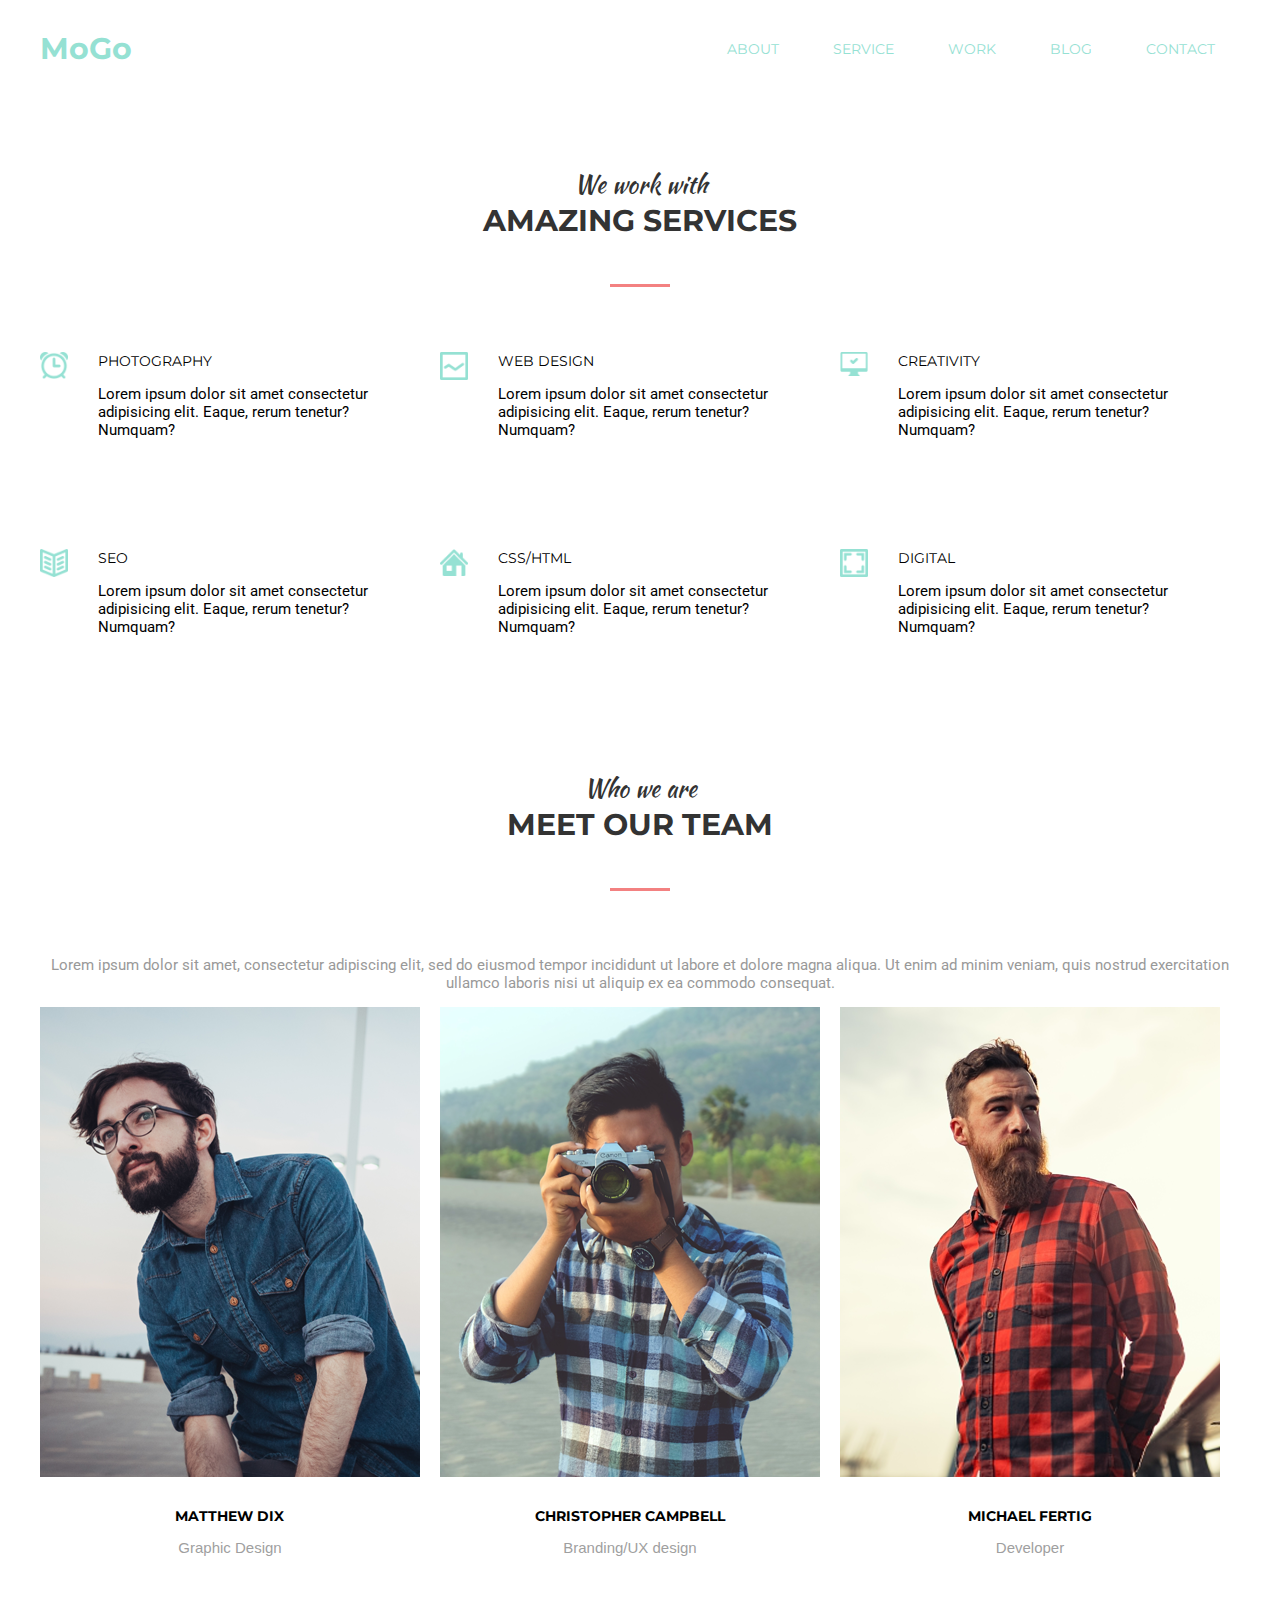
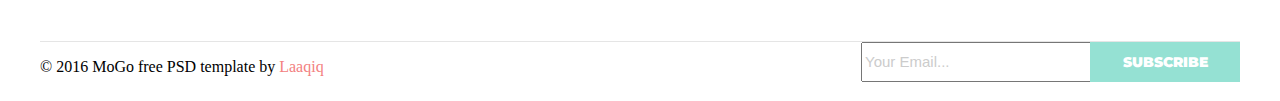
==== module-06/index.html @ f1c8fe44 "goit-fe-course" ====
<!DOCTYPE html>
<html lang="en">
<head>
    <meta charset="UTF-8">
    <meta name="viewport" content="width=device-width, initial-scale=1.0">
    <meta http-equiv="X-UA-Compatible" content="ie=edge">
    <title>Module 06</title>
    <link href="https://fonts.googleapis.com/css?family=Kaushan+Script|Montserrat:300,400,500,600,700|Roboto:300,300i,400,500,700,900&display=swap" rel="stylesheet">
    <link rel="stylesheet" href="style\style.css">
</head>
<body>
    <div class="wrapper">
        <header class="header">
            <div class="container">
                <div class="header_inner">
                    <div class="logo">MoGo</div>

                    <nav class="nav">
                        <a class="nav_link" href="#">About</a>
                        <a class="nav_link" href="#">Service</a>
                        <a class="nav_link" href="#">Work</a>
                        <a class="nav_link" href="#">Blog</a>
                        <a class="nav_link" href="#">Contact</a>
                    </nav>
                </div>
            </div>
        </header>
        <main>
            <article class="services">
            <div class="container">
                <div class="title_wrap">
                    <h2 class="title"><span class="suptitle">We work with</span>
                    AMAZING SERVICES</h2>
                </div>
                <div class="services__block">
                        <section class="services__item">
                                <div class="services__box">
                                    <div class="services__icon-box">
                                        <img src="style\img\ALARM.png" alt="" class="services__icon">
                                    </div>
                                    <div class="services__description-heading">
                                        <h3 class="services__heading">photography</h3>
                                        <p class="services__description">Lorem ipsum dolor sit amet consectetur adipisicing elit. Eaque, rerum tenetur? Numquam?</p>
                                    </div>
                                </div>
                            </section>
                            <section class="services__item">
                                    <div class="services__box">
                                        <div class="services__icon-box">
                                            <img src="style\img\LINE GRAPH.png" alt="" class="services__icon">
                                        </div>
                                        <div class="services__description-heading">
                                            <h3 class="services__heading">web design</h3>
                                            <p class="services__description">Lorem ipsum dolor sit amet consectetur adipisicing elit. Eaque, rerum tenetur? Numquam?</p>
                                        </div>
                                    </div>
                                </section>
                                <section class="services__item">
                                        <div class="services__box">
                                            <div class="services__icon-box">
                                                <img src="style\img\COMPUTER _ OK.png" alt="" class="services__icon">
                                            </div>
                                            <div class="services__description-heading">
                                                <h3 class="services__heading">creativity</h3>
                                                <p class="services__description">Lorem ipsum dolor sit amet consectetur adipisicing elit. Eaque, rerum tenetur? Numquam?</p>
                                            </div>
                                        </div>
                                    </section>
                                    <section class="services__item">
                                            <div class="services__box">
                                                <div class="services__icon-box">
                                                    <img src="style\img\BOOK 2.png" alt="" class="services__icon">
                                                </div>
                                                <div class="services__description-heading">
                                                    <h3 class="services__heading">seo</h3>
                                                    <p class="services__description">Lorem ipsum dolor sit amet consectetur adipisicing elit. Eaque, rerum tenetur? Numquam?</p>
                                                </div>
                                            </div>
                                        </section>
                                        <section class="services__item">
                                                <div class="services__box">
                                                    <div class="services__icon-box">
                                                        <img src="style\img\HOME.png" alt="" class="services__icon">
                                                    </div>
                                                    <div class="services__description-heading">
                                                        <h3 class="services__heading">css/html</h3>
                                                        <p class="services__description">Lorem ipsum dolor sit amet consectetur adipisicing elit. Eaque, rerum tenetur? Numquam?</p>
                                                    </div>
                                                </div>
                                            </section>
                                            <section class="services__item">
                                                    <div class="services__box">
                                                        <div class="services__icon-box">
                                                            <img src="style\img\IMAGE.png" alt="" class="services__icon">
                                                        </div>
                                                        <div class="services__description-heading">
                                                            <h3 class="services__heading">digital</h3>
                                                            <p class="services__description">Lorem ipsum dolor sit amet consectetur adipisicing elit. Eaque, rerum tenetur? Numquam?</p>
                                                        </div>
                                                    </div>
                                                </section>                                
                </div>

            </div>
        </article>
        <article class="team">
            <div class="container">
            <div class="title_wrap">
                <h2 class="title"><span class="suptitle">Who we are</span>MEET OUR TEAM
                </h2>
            </div>
            <p class="info">Lorem ipsum dolor sit amet, consectetur adipiscing elit, sed do eiusmod tempor incididunt ut labore et dolore magna aliqua. Ut enim ad minim veniam, quis nostrud exercitation ullamco laboris nisi ut aliquip ex ea commodo consequat. </p>
            <section class="person_block">
                <div class="person_item">
                    <div class="person_wrap">
                  <div class="person_item-bg"> 
                    <div class="person_img">
                            <img src="style\img\Rectangle 14.png" alt="">
                        <div class="grad"></div>
                            <div class="social_network">
                                <a class="social__link">
                                    <img src="style\img\facebook.png" alt="">
                                </a>
                                <a class="social__link">
                                    <img src="style\img\twitter.png" alt="">
                                </a>
                                <a class="social__link">
                                    <img src="style\img\pinterest.png" alt="">
                                </a>
                                <a class="social__link">
                                    <img src="style\img\instagram.png" alt="">
                                </a>
                    </div> 
                </div>
            </div>
            <h3 class="name">Matthew Dix</h3>
            <p class="position">Graphic Design</p>
        </div>
    </div>
                
            
                <div class="person_item">
                        <div class="person_wrap">
                    <div class="person_item-bg">
                    <div class="person_img">
                        <img src="style\img\Layer 19.png" alt="">
                        <div class="grad"></div>
                        <div class="social_network">
                            <a class="social__link">
                                <img src="style\img\facebook.png" alt="">
                            </a>
                            <a class="social__link">
                                <img src="style\img\twitter.png" alt="">
                            </a>
                            <a class="social__link">
                                <img src="style\img\pinterest.png" alt="">
                            </a>
                            <a class="social__link">
                                <img src="style\img\instagram.png" alt="">
                            </a>
                        </div>
                        </div>
                  </div> 
                  <h3 class="name">Christopher Campbell</h3>
            <p class="position">Branding/UX design</p>  
                    </div>
                </div>
                <div class="person_item">
                        <div class="person_wrap">
                        <div class="person_item-bg">
                    <div class="person_img">
                        <img src="style\img\Layer 18.png" alt="">
                        <div class="grad"></div>
                        <div class="social_network">
                            <a class="social__link">
                                <img src="style\img\facebook.png" alt="">
                            </a>
                            <a class="social__link">
                                <img src="style\img\twitter.png" alt="">
                            </a>
                            <a class="social__link">
                                <img src="style\img\pinterest.png" alt="">
                            </a>
                            <a class="social__link">
                                <img src="style\img\instagram.png" alt="">
                            </a>
                        </div>
                      </div>  
                  </div> 
                  <h3 class="name">Michael Fertig</h3>
            <p class="position">Developer</p>    
                    

                    </div>
                </div>
                </section>            
        </div>
        
        </article>
        
        </main>
        <footer class="footer">
            <div class="container">
                <div class="footer__wrap">
                <div class="footer__box">
                    <p class="footer__text">© 2016 MoGo free PSD template by <span class="text">Laaqiq</span></p></div>
                <div class="footer__form">
                    <form onsubmit="alert('submit!');return false">
                    <input class="input__form" type="text" placeholder="Your Email...">
                <input class="input__botton" type="submit" value="subscribe"></form>
            </div>
                </div>
            </div>
        </footer>
    </div>
</body>
</html>
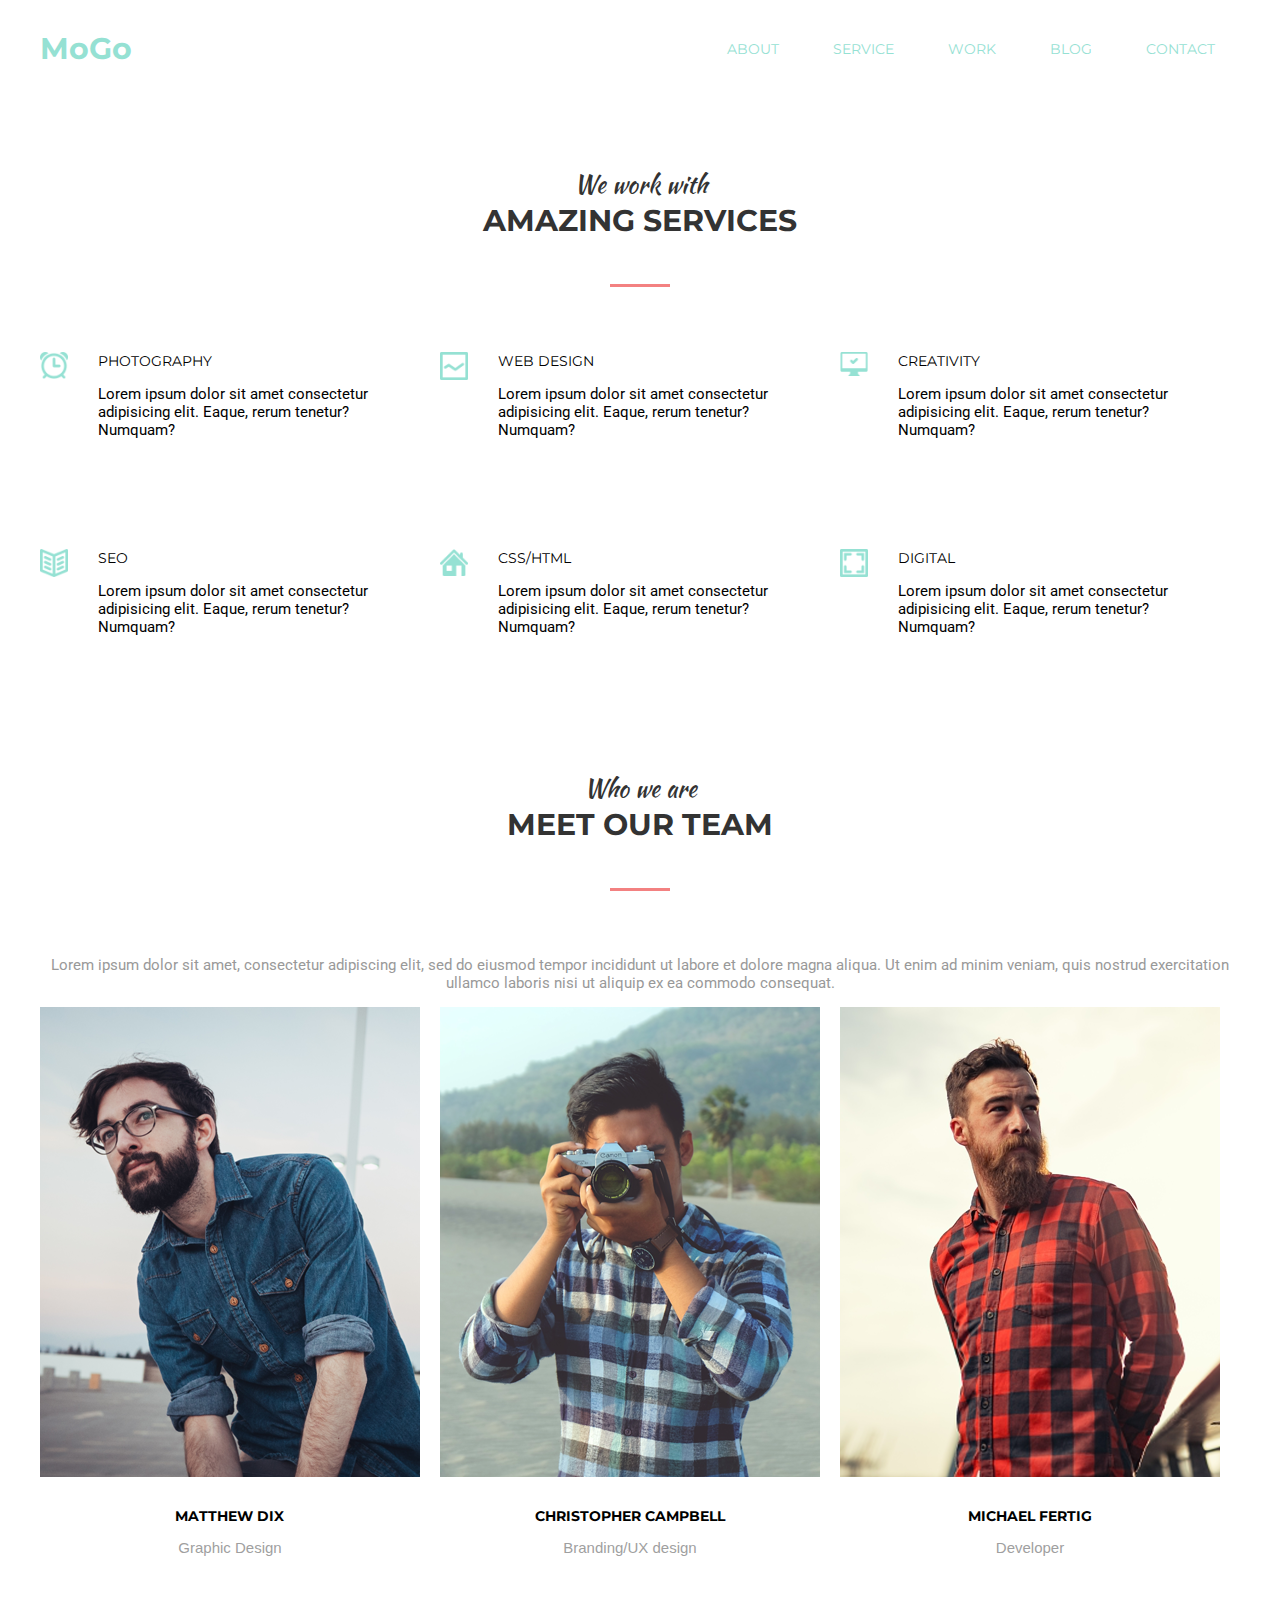
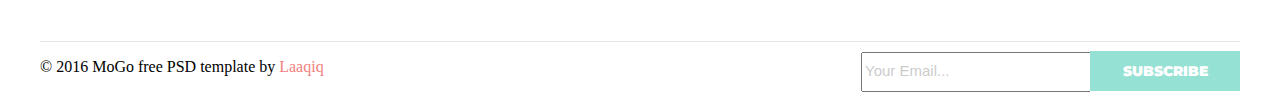
==== commit 83f00828: "first commit" ====
--- a/module-06/index.html
+++ b/module-06/index.html
@@ -13,8 +13,7 @@
         <header class="header">
             <div class="container">
                 <div class="header_inner">
-                    <div class="logo">MoGo</div>
-
+                    <a class="logo" href="#">MoGo</a>
                     <nav class="nav">
                         <a class="nav_link" href="#">About</a>
                         <a class="nav_link" href="#">Service</a>
@@ -27,191 +26,184 @@
         </header>
         <main>
             <article class="services">
-            <div class="container">
-                <div class="title_wrap">
-                    <h2 class="title"><span class="suptitle">We work with</span>
-                    AMAZING SERVICES</h2>
-                </div>
-                <div class="services__block">
-                        <section class="services__item">
-                                <div class="services__box">
-                                    <div class="services__icon-box">
-                                        <img src="style\img\ALARM.png" alt="" class="services__icon">
-                                    </div>
-                                    <div class="services__description-heading">
-                                        <h3 class="services__heading">photography</h3>
-                                        <p class="services__description">Lorem ipsum dolor sit amet consectetur adipisicing elit. Eaque, rerum tenetur? Numquam?</p>
-                                    </div>
-                                </div>
-                            </section>
-                            <section class="services__item">
-                                    <div class="services__box">
-                                        <div class="services__icon-box">
-                                            <img src="style\img\LINE GRAPH.png" alt="" class="services__icon">
-                                        </div>
-                                        <div class="services__description-heading">
-                                            <h3 class="services__heading">web design</h3>
-                                            <p class="services__description">Lorem ipsum dolor sit amet consectetur adipisicing elit. Eaque, rerum tenetur? Numquam?</p>
+                <div class="container">
+                    <div class="title_wrap">
+                        <h2 class="title"><span class="suptitle">We work with</span>
+                        AMAZING SERVICES</h2>
+                    </div>
+                    <div class="services__block">
+                        <section class="services__item">
+                            <div class="services__box">
+                                <div class="services__icon-box">
+                                    <img src="style\img\ALARM.png" alt="" class="services__icon">
+                                </div>
+                                <div class="services__description-heading">
+                                    <h3 class="services__heading">photography</h3>
+                                    <p class="services__description">Lorem ipsum dolor sit amet consectetur adipisicing elit. Eaque, rerum tenetur? Numquam?</p>
+                                </div>
+                            </div>
+                        </section>
+                        <section class="services__item">
+                            <div class="services__box">
+                                <div class="services__icon-box">                                        
+                                    <img src="style\img\LINE GRAPH.png" alt="" class="services__icon">
+                                </div>
+                                <div class="services__description-heading">
+                                    <h3 class="services__heading">web design</h3>
+                                    <p class="services__description">Lorem ipsum dolor sit amet consectetur adipisicing elit. Eaque, rerum tenetur? Numquam?</p>
+                                </div>
+                            </div>
+                        </section>
+                        <section class="services__item">
+                            <div class="services__box">
+                                <div class="services__icon-box">
+                                    <img src="style\img\COMPUTER _ OK.png" alt="" class="services__icon">
+                                </div>
+                                <div class="services__description-heading">
+                                    <h3 class="services__heading">creativity</h3>
+                                    <p class="services__description">Lorem ipsum dolor sit amet consectetur adipisicing elit. Eaque, rerum tenetur? Numquam?</p>
+                                </div>
+                            </div>
+                        </section>
+                        <section class="services__item">
+                            <div class="services__box">
+                                <div class="services__icon-box">
+                                    <img src="style\img\BOOK 2.png" alt="" class="services__icon">
+                                </div>
+                                <div class="services__description-heading">
+                                    <h3 class="services__heading">seo</h3>
+                                    <p class="services__description">Lorem ipsum dolor sit amet consectetur adipisicing elit. Eaque, rerum tenetur? Numquam?</p>
+                                </div>
+                            </div>
+                        </section>
+                        <section class="services__item">
+                            <div class="services__box">
+                                <div class="services__icon-box">
+                                    <img src="style\img\HOME.png" alt="" class="services__icon">
+                                </div>
+                                <div class="services__description-heading">
+                                    <h3 class="services__heading">css/html</h3>
+                                    <p class="services__description">Lorem ipsum dolor sit amet consectetur adipisicing elit. Eaque, rerum tenetur? Numquam?</p>
+                                </div>
+                            </div>
+                        </section>
+                        <section class="services__item">
+                            <div class="services__box">
+                                <div class="services__icon-box">
+                                    <img src="style\img\IMAGE.png" alt="" class="services__icon">
+                                </div>
+                                <div class="services__description-heading">
+                                    <h3 class="services__heading">digital</h3>
+                                    <p class="services__description">Lorem ipsum dolor sit amet consectetur adipisicing elit. Eaque, rerum tenetur? Numquam?</p>
+                                </div>
+                            </div>
+                        </section>                                
+                    </div>
+                </div>
+            </article>
+            <article class="team">
+                <div class="container">
+                    <div class="title_wrap">
+                        <h2 class="title"><span class="suptitle">Who we are</span>MEET OUR TEAM
+                        </h2>
+                    </div>
+                    <p class="info">Lorem ipsum dolor sit amet, consectetur adipiscing elit, sed do eiusmod tempor incididunt ut labore et dolore magna aliqua. Ut enim ad minim veniam, quis nostrud exercitation ullamco laboris nisi ut aliquip ex ea commodo consequat. </p>
+                    <section class="person_block">
+                        <div class="person_item">
+                            <div class="person_wrap">
+                                <div class="person_item-bg"> 
+                                    <div class="person_img">
+                                        <img src="style\img\Rectangle 14.png" alt="">
+                                        <div class="grad"></div>
+                                            <div class="social_network">
+                                                <a class="social__link">
+                                                    <img src="style\img\facebook.png" alt="">
+                                                </a>
+                                                <a class="social__link">
+                                                    <img src="style\img\twitter.png" alt="">
+                                                </a>
+                                                <a class="social__link">
+                                                    <img src="style\img\pinterest.png" alt="">
+                                                </a>
+                                                <a class="social__link">
+                                                    <img src="style\img\instagram.png" alt="">
+                                                </a>
+                                            </div> 
                                         </div>
                                     </div>
-                                </section>
-                                <section class="services__item">
-                                        <div class="services__box">
-                                            <div class="services__icon-box">
-                                                <img src="style\img\COMPUTER _ OK.png" alt="" class="services__icon">
-                                            </div>
-                                            <div class="services__description-heading">
-                                                <h3 class="services__heading">creativity</h3>
-                                                <p class="services__description">Lorem ipsum dolor sit amet consectetur adipisicing elit. Eaque, rerum tenetur? Numquam?</p>
-                                            </div>
+                                    <h3 class="name">Matthew Dix</h3>
+                                    <p class="position">Graphic Design</p>
+                                </div>
+                            </div>
+                        <div class="person_item">
+                            <div class="person_wrap">
+                                <div class="person_item-bg">
+                                    <div class="person_img">
+                                        <img src="style\img\Layer 19.png" alt="">
+                                        <div class="grad"></div>
+                                        <div class="social_network">
+                                            <a class="social__link">
+                                                <img src="style\img\facebook.png" alt="">
+                                            </a>
+                                            <a class="social__link">
+                                                <img src="style\img\twitter.png" alt="">
+                                            </a>
+                                            <a class="social__link">
+                                                <img src="style\img\pinterest.png" alt="">
+                                            </a>
+                                            <a class="social__link">
+                                                <img src="style\img\instagram.png" alt="">
+                                            </a>
                                         </div>
-                                    </section>
-                                    <section class="services__item">
-                                            <div class="services__box">
-                                                <div class="services__icon-box">
-                                                    <img src="style\img\BOOK 2.png" alt="" class="services__icon">
-                                                </div>
-                                                <div class="services__description-heading">
-                                                    <h3 class="services__heading">seo</h3>
-                                                    <p class="services__description">Lorem ipsum dolor sit amet consectetur adipisicing elit. Eaque, rerum tenetur? Numquam?</p>
-                                                </div>
-                                            </div>
-                                        </section>
-                                        <section class="services__item">
-                                                <div class="services__box">
-                                                    <div class="services__icon-box">
-                                                        <img src="style\img\HOME.png" alt="" class="services__icon">
-                                                    </div>
-                                                    <div class="services__description-heading">
-                                                        <h3 class="services__heading">css/html</h3>
-                                                        <p class="services__description">Lorem ipsum dolor sit amet consectetur adipisicing elit. Eaque, rerum tenetur? Numquam?</p>
-                                                    </div>
-                                                </div>
-                                            </section>
-                                            <section class="services__item">
-                                                    <div class="services__box">
-                                                        <div class="services__icon-box">
-                                                            <img src="style\img\IMAGE.png" alt="" class="services__icon">
-                                                        </div>
-                                                        <div class="services__description-heading">
-                                                            <h3 class="services__heading">digital</h3>
-                                                            <p class="services__description">Lorem ipsum dolor sit amet consectetur adipisicing elit. Eaque, rerum tenetur? Numquam?</p>
-                                                        </div>
-                                                    </div>
-                                                </section>                                
-                </div>
-
+                                    </div>
+                                </div> 
+                                <h3 class="name">Christopher Campbell</h3>
+                                <p class="position">Branding/UX design</p>  
+                            </div>
+                        </div>
+                    <div class="person_item">
+                        <div class="person_wrap">
+                            <div class="person_item-bg">
+                                <div class="person_img">
+                                    <img src="style\img\Layer 18.png" alt="">
+                                    <div class="grad"></div>
+                                    <div class="social_network">
+                                    <a class="social__link">
+                                        <img src="style\img\facebook.png" alt="">
+                                    </a>
+                                    <a class="social__link">
+                                        <img src="style\img\twitter.png" alt="">
+                                    </a>
+                                    <a class="social__link">
+                                        <img src="style\img\pinterest.png" alt="">
+                                    </a>
+                                    <a class="social__link">
+                                        <img src="style\img\instagram.png" alt="">
+                                    </a>
+                                </div>
+                            </div>  
+                        </div> 
+                        <h3 class="name">Michael Fertig</h3>
+                        <p class="position">Developer</p>    
+                    </div>
+                </div>
+            </section>            
             </div>
-        </article>
-        <article class="team">
-            <div class="container">
-            <div class="title_wrap">
-                <h2 class="title"><span class="suptitle">Who we are</span>MEET OUR TEAM
-                </h2>
-            </div>
-            <p class="info">Lorem ipsum dolor sit amet, consectetur adipiscing elit, sed do eiusmod tempor incididunt ut labore et dolore magna aliqua. Ut enim ad minim veniam, quis nostrud exercitation ullamco laboris nisi ut aliquip ex ea commodo consequat. </p>
-            <section class="person_block">
-                <div class="person_item">
-                    <div class="person_wrap">
-                  <div class="person_item-bg"> 
-                    <div class="person_img">
-                            <img src="style\img\Rectangle 14.png" alt="">
-                        <div class="grad"></div>
-                            <div class="social_network">
-                                <a class="social__link">
-                                    <img src="style\img\facebook.png" alt="">
-                                </a>
-                                <a class="social__link">
-                                    <img src="style\img\twitter.png" alt="">
-                                </a>
-                                <a class="social__link">
-                                    <img src="style\img\pinterest.png" alt="">
-                                </a>
-                                <a class="social__link">
-                                    <img src="style\img\instagram.png" alt="">
-                                </a>
-                    </div> 
-                </div>
-            </div>
-            <h3 class="name">Matthew Dix</h3>
-            <p class="position">Graphic Design</p>
-        </div>
-    </div>
-                
-            
-                <div class="person_item">
-                        <div class="person_wrap">
-                    <div class="person_item-bg">
-                    <div class="person_img">
-                        <img src="style\img\Layer 19.png" alt="">
-                        <div class="grad"></div>
-                        <div class="social_network">
-                            <a class="social__link">
-                                <img src="style\img\facebook.png" alt="">
-                            </a>
-                            <a class="social__link">
-                                <img src="style\img\twitter.png" alt="">
-                            </a>
-                            <a class="social__link">
-                                <img src="style\img\pinterest.png" alt="">
-                            </a>
-                            <a class="social__link">
-                                <img src="style\img\instagram.png" alt="">
-                            </a>
-                        </div>
-                        </div>
-                  </div> 
-                  <h3 class="name">Christopher Campbell</h3>
-            <p class="position">Branding/UX design</p>  
-                    </div>
-                </div>
-                <div class="person_item">
-                        <div class="person_wrap">
-                        <div class="person_item-bg">
-                    <div class="person_img">
-                        <img src="style\img\Layer 18.png" alt="">
-                        <div class="grad"></div>
-                        <div class="social_network">
-                            <a class="social__link">
-                                <img src="style\img\facebook.png" alt="">
-                            </a>
-                            <a class="social__link">
-                                <img src="style\img\twitter.png" alt="">
-                            </a>
-                            <a class="social__link">
-                                <img src="style\img\pinterest.png" alt="">
-                            </a>
-                            <a class="social__link">
-                                <img src="style\img\instagram.png" alt="">
-                            </a>
-                        </div>
-                      </div>  
-                  </div> 
-                  <h3 class="name">Michael Fertig</h3>
-            <p class="position">Developer</p>    
-                    
-
-                    </div>
-                </div>
-                </section>            
-        </div>
-        
-        </article>
-        
+            </article>
         </main>
-        <footer class="footer">
-            <div class="container">
-                <div class="footer__wrap">
+    <footer class="footer">
+        <div class="container">
+            <div class="footer__wrap">
                 <div class="footer__box">
                     <p class="footer__text">© 2016 MoGo free PSD template by <span class="text">Laaqiq</span></p></div>
                 <div class="footer__form">
                     <form onsubmit="alert('submit!');return false">
                     <input class="input__form" type="text" placeholder="Your Email...">
-                <input class="input__botton" type="submit" value="subscribe"></form>
+                    <input class="input__botton" type="submit" value="subscribe"></form>
+                </div>
             </div>
-                </div>
-            </div>
-        </footer>
-    </div>
+        </div>
+    </footer>
+</div>
 </body>
 </html>